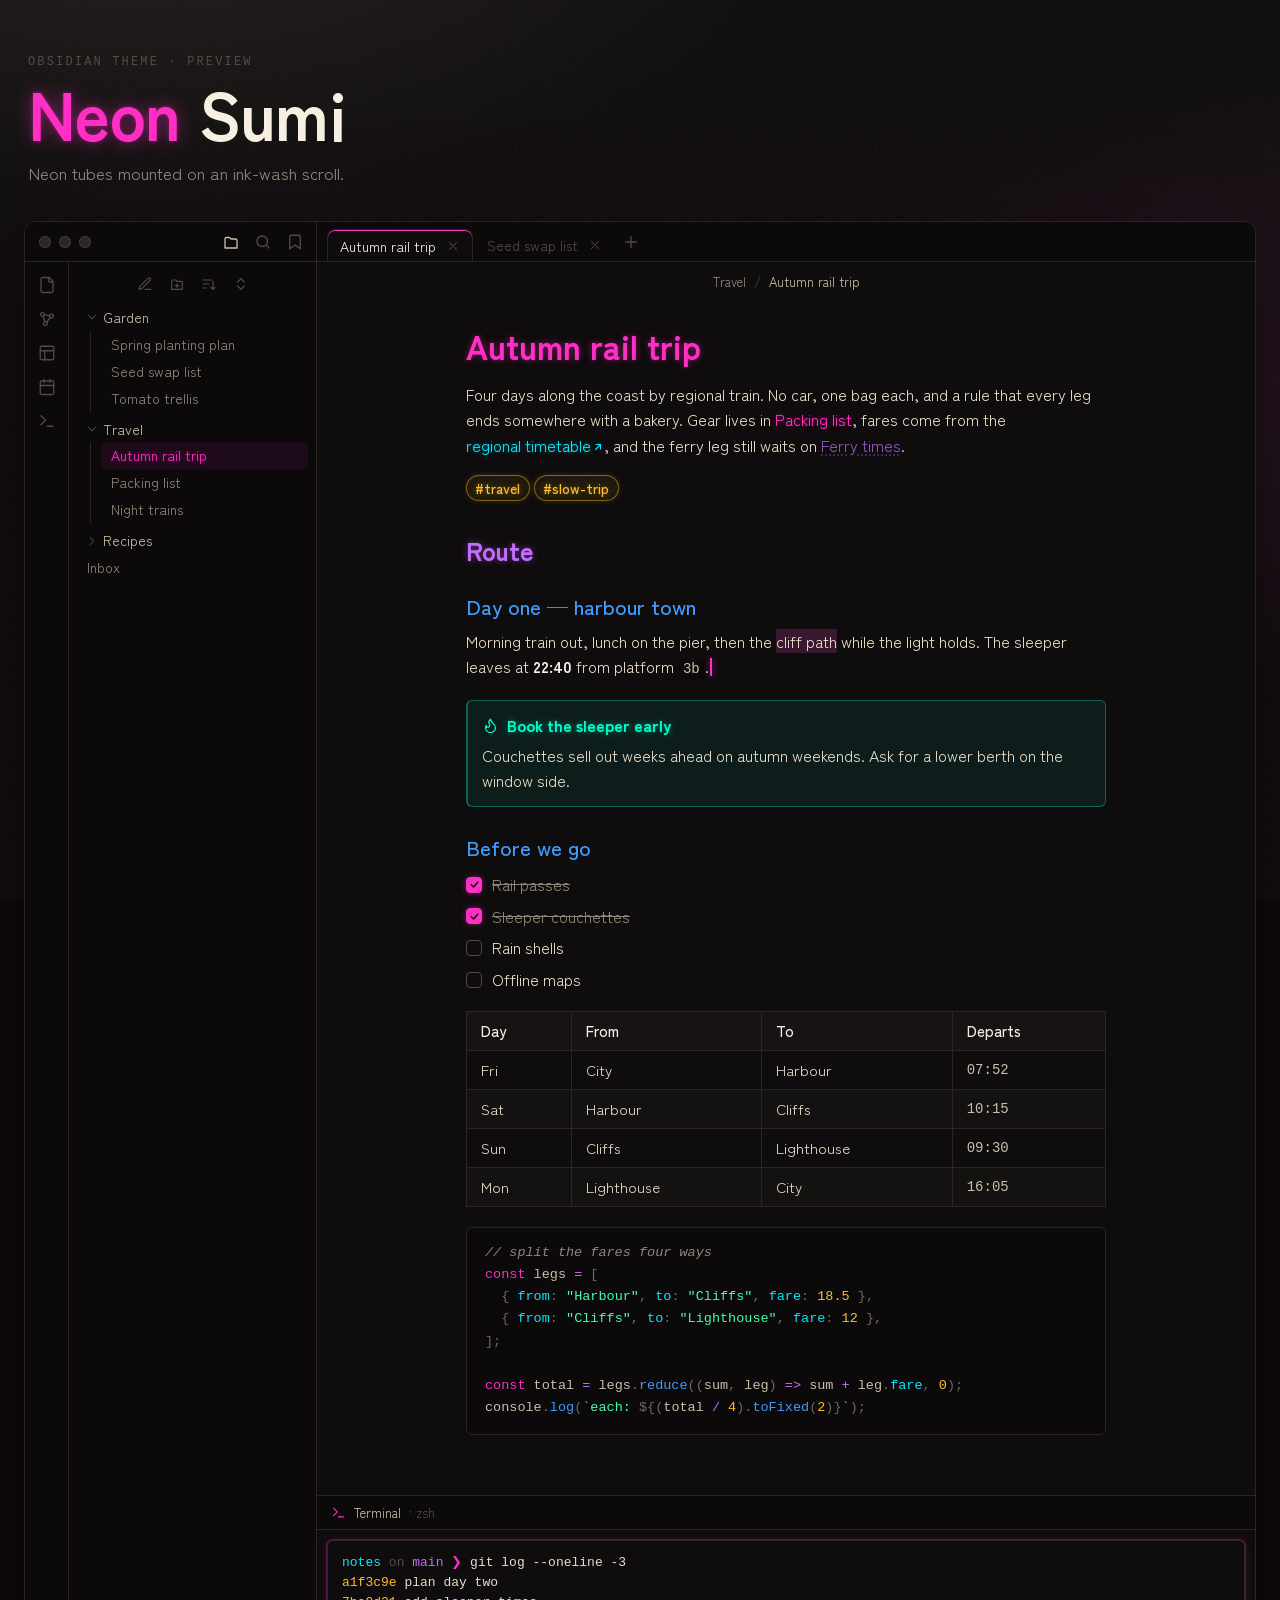
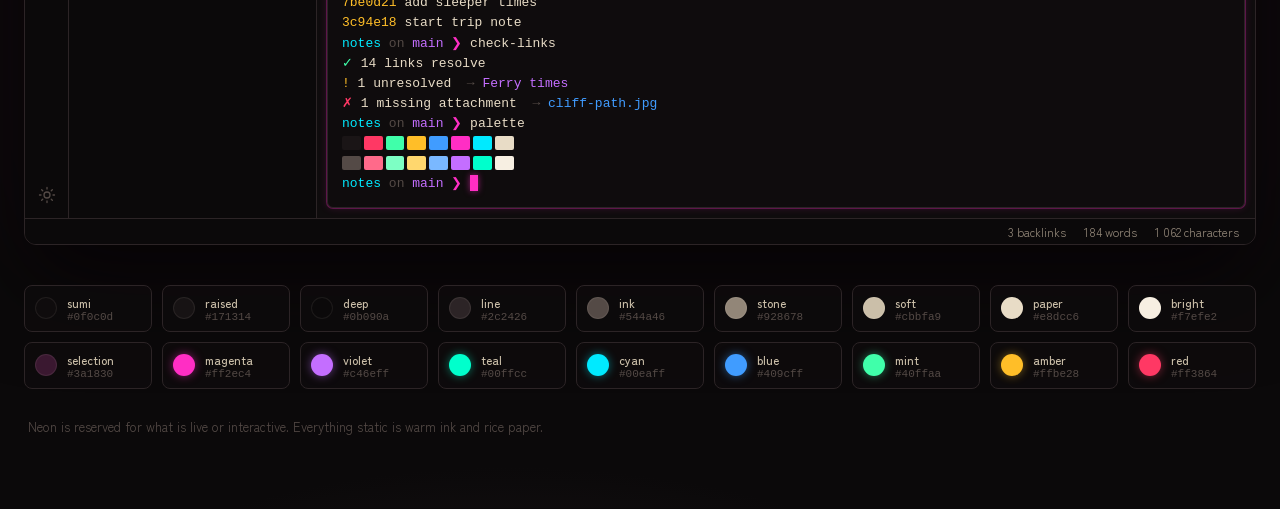
==== obsidian/preview.html @ d7065a8a "Neon Sumi: a status line, cockpit, Ghostty shader and Obsidian theme for Claude Code Status line wit" ====
<!doctype html>
<html lang="en">
<head>
<meta charset="utf-8">
<meta name="viewport" content="width=device-width, initial-scale=1">
<title>Neon Sumi · Obsidian preview</title>
<meta name="description" content="A mock Obsidian window showing the Neon Sumi theme: warm ink and rice paper, with neon reserved for what is live.">
<link rel="preconnect" href="https://fonts.googleapis.com">
<link rel="preconnect" href="https://fonts.gstatic.com" crossorigin>
<link href="https://fonts.googleapis.com/css2?family=Zen+Kaku+Gothic+New:wght@400;500;700&display=swap" rel="stylesheet">
<style>
  /* Neon Sumi palette — same values as theme/theme.css */
  :root {
    color-scheme: dark;

    --ns-sumi: #0f0c0d;
    --ns-raised: #171314;
    --ns-deep: #0b090a;
    --ns-line: #2c2426;
    --ns-ink: #544a46;
    --ns-stone: #928678;
    --ns-soft: #cbbfa9;
    --ns-paper: #e8dcc6;
    --ns-bright: #f7efe2;
    --ns-punct: #73685f;

    --ns-magenta: #ff2ec4;
    --ns-violet: #c46eff;
    --ns-teal: #00ffcc;
    --ns-cyan: #00eaff;
    --ns-blue: #409cff;
    --ns-mint: #40ffaa;
    --ns-amber: #ffbe28;
    --ns-red: #ff3864;
    --ns-selection: #3a1830;

    --ns-glow-magenta: 0 0 7px rgba(255, 46, 196, .42), 0 0 2px rgba(255, 46, 196, .25);
    --ns-glow-violet: 0 0 7px rgba(196, 110, 255, .42), 0 0 2px rgba(196, 110, 255, .25);
    --ns-glow-cyan: 0 0 7px rgba(0, 234, 255, .36), 0 0 2px rgba(0, 234, 255, .22);
    --ns-glow-amber: 0 0 7px rgba(255, 190, 40, .36), 0 0 2px rgba(255, 190, 40, .22);

    /* Terminal ANSI 0–15 */
    --a0: #1a1516;  --a1: #ff3864;  --a2: #40ffaa;  --a3: #ffbe28;
    --a4: #409cff;  --a5: #ff2ec4;  --a6: #00eaff;  --a7: #e8dcc6;
    --a8: #544a46;  --a9: #ff6a8a;  --a10: #7dffc4; --a11: #ffd76e;
    --a12: #7ab8ff; --a13: #c46eff; --a14: #00ffcc; --a15: #f7efe2;

    --font-text: "Zen Kaku Gothic New", system-ui, -apple-system, "Segoe UI", sans-serif;
    --font-mono: "Maple Mono NF", "JetBrains Mono", ui-monospace, Menlo, monospace;
  }

  * { box-sizing: border-box; }

  html, body { margin: 0; }

  body {
    min-height: 100vh;
    font-family: var(--font-text);
    color: var(--ns-paper);
    background:
      radial-gradient(1100px 620px at 12% -8%, rgba(84, 74, 70, .34), transparent 62%),
      radial-gradient(900px 520px at 108% 18%, rgba(58, 24, 48, .5), transparent 60%),
      radial-gradient(800px 420px at 40% 112%, rgba(44, 36, 38, .7), transparent 70%),
      var(--ns-deep);
    -webkit-font-smoothing: antialiased;
    padding: 56px 24px 72px;
  }

  /* Rice-paper grain */
  body::before {
    content: "";
    position: fixed;
    inset: 0;
    pointer-events: none;
    background-image: url("data:image/svg+xml,%3Csvg xmlns='http://www.w3.org/2000/svg' width='180' height='180'%3E%3Cfilter id='n'%3E%3CfeTurbulence type='fractalNoise' baseFrequency='.85' numOctaves='2' stitchTiles='stitch'/%3E%3CfeColorMatrix values='0 0 0 0 .91 0 0 0 0 .86 0 0 0 0 .78 0 0 0 .06 0'/%3E%3C/filter%3E%3Crect width='100%25' height='100%25' filter='url(%23n)'/%3E%3C/svg%3E");
    z-index: 0;
  }

  .page { position: relative; z-index: 1; max-width: 1240px; margin: 0 auto; }

  /* ---------- Hero ---------- */

  .hero { margin: 0 0 36px 4px; }

  .eyebrow {
    margin: 0 0 10px;
    font: 500 12px/1 var(--font-mono);
    letter-spacing: .18em;
    text-transform: uppercase;
    color: var(--ns-ink);
  }

  .wordmark {
    margin: 0;
    font-size: clamp(40px, 7vw, 68px);
    font-weight: 700;
    line-height: 1;
    letter-spacing: -.01em;
    color: var(--ns-bright);
  }

  .wordmark .tube {
    color: var(--ns-magenta);
    text-shadow: 0 0 18px rgba(255, 46, 196, .45), 0 0 4px rgba(255, 46, 196, .35);
  }

  .tagline {
    margin: 14px 0 0;
    font-size: 17px;
    color: var(--ns-stone);
  }

  /* ---------- Window ---------- */

  .window {
    display: grid;
    grid-template-columns: 44px 248px minmax(0, 1fr);
    grid-template-rows: 40px minmax(0, 1fr) 26px;
    grid-template-areas:
      "top top top"
      "ribbon side main"
      "status status status";
    background: var(--ns-sumi);
    border: 1px solid var(--ns-line);
    border-radius: 12px;
    overflow: hidden;
    box-shadow:
      0 40px 90px rgba(0, 0, 0, .65),
      0 0 140px rgba(255, 46, 196, .05);
    font-size: 14px;
  }

  svg.i {
    width: 18px;
    height: 18px;
    fill: none;
    stroke: currentColor;
    stroke-width: 1.75;
    stroke-linecap: round;
    stroke-linejoin: round;
    flex: none;
  }

  /* Top strip: traffic lights, sidebar header, tabs */
  .top {
    grid-area: top;
    display: grid;
    grid-template-columns: 292px minmax(0, 1fr);
    background: var(--ns-deep);
    border-bottom: 1px solid var(--ns-line);
  }

  .top-left {
    display: flex;
    align-items: center;
    gap: 14px;
    padding: 0 12px 0 14px;
    border-right: 1px solid var(--ns-line);
    color: var(--ns-ink);
  }

  .lights { display: flex; gap: 8px; margin-right: auto; }
  .lights span {
    width: 12px; height: 12px; border-radius: 50%;
    background: var(--ns-line);
    box-shadow: inset 0 0 0 1px rgba(84, 74, 70, .6);
  }

  .top-left .active-icon { color: var(--ns-soft); }

  .tabs {
    display: flex;
    align-items: flex-end;
    gap: 2px;
    padding: 0 10px;
    min-width: 0;
  }

  .tab {
    display: flex;
    align-items: center;
    gap: 10px;
    height: 32px;
    padding: 0 12px;
    border-radius: 8px 8px 0 0;
    color: var(--ns-ink);
    white-space: nowrap;
    min-width: 0;
  }

  .tab .label { overflow: hidden; text-overflow: ellipsis; }

  .tab.is-active {
    background: var(--ns-sumi);
    color: var(--ns-bright);
    box-shadow: inset 0 1px 0 var(--ns-magenta);
    border: 1px solid var(--ns-line);
    border-bottom: 0;
  }

  .tab svg.i { width: 14px; height: 14px; color: var(--ns-ink); }
  .tabs > svg.i { align-self: center; margin-left: 6px; color: var(--ns-ink); }

  /* Ribbon */
  .ribbon {
    grid-area: ribbon;
    display: flex;
    flex-direction: column;
    align-items: center;
    gap: 16px;
    padding: 14px 0;
    background: var(--ns-deep);
    border-right: 1px solid var(--ns-line);
    color: var(--ns-ink);
  }

  .ribbon .spacer { flex: 1; }

  /* File explorer */
  .side {
    grid-area: side;
    background: var(--ns-deep);
    border-right: 1px solid var(--ns-line);
    padding: 10px 8px;
    color: var(--ns-stone);
  }

  .nav-actions {
    display: flex;
    justify-content: center;
    gap: 16px;
    padding: 4px 0 12px;
    color: var(--ns-ink);
  }

  .nav-actions svg.i { width: 16px; height: 16px; }

  .tree { list-style: none; margin: 0; padding: 0; }
  .tree ul { list-style: none; margin: 0 0 4px 13px; padding: 0 0 0 10px; border-left: 1px solid var(--ns-line); }

  .item {
    display: flex;
    align-items: center;
    gap: 4px;
    padding: 4px 8px;
    border-radius: 5px;
    line-height: 1.35;
    white-space: nowrap;
    overflow: hidden;
    text-overflow: ellipsis;
  }

  .item svg.i { width: 14px; height: 14px; color: var(--ns-ink); }
  .item.folder { color: var(--ns-soft); }
  .item.file { padding-left: 10px; }

  .item.is-active {
    color: var(--ns-magenta);
    background: rgba(255, 46, 196, .08);
    text-shadow: var(--ns-glow-magenta);
  }

  /* Main column */
  .main {
    grid-area: main;
    display: flex;
    flex-direction: column;
    min-width: 0;
  }

  .view-header {
    display: flex;
    align-items: center;
    justify-content: center;
    gap: 8px;
    height: 38px;
    padding: 0 16px;
    color: var(--ns-stone);
    font-size: 13px;
  }

  .view-header .sep { color: var(--ns-ink); }
  .view-header .here { color: var(--ns-soft); }

  /* ---------- The note ---------- */

  .note {
    width: 100%;
    max-width: 720px;
    margin: 0 auto;
    padding: 18px 40px 44px;
    font-size: 16px;
    line-height: 1.6;
    color: var(--ns-paper);
  }

  .note h1, .note h2, .note h3 { line-height: 1.25; margin: 1.3em 0 .45em; }

  .note h1 {
    margin-top: .2em;
    font-size: 2.1em;
    font-weight: 700;
    color: var(--ns-magenta);
    text-shadow: var(--ns-glow-magenta);
  }

  .note h2 {
    font-size: 1.6em;
    font-weight: 700;
    color: var(--ns-violet);
    text-shadow: var(--ns-glow-violet);
  }

  .note h3 {
    font-size: 1.3em;
    font-weight: 500;
    color: var(--ns-blue);
  }

  .note p { margin: 0 0 1em; }
  .note strong { color: var(--ns-bright); font-weight: 700; }

  a { text-decoration: none; }

  .internal-link {
    color: var(--ns-magenta);
    text-shadow: var(--ns-glow-magenta);
  }

  .external-link {
    color: var(--ns-cyan);
    text-shadow: var(--ns-glow-cyan);
    white-space: nowrap;
  }

  .external-link svg.i { width: 12px; height: 12px; vertical-align: -1px; margin-left: 1px; stroke-width: 2.2; }

  .is-unresolved {
    color: var(--ns-violet);
    opacity: .75;
    text-decoration: underline dotted rgba(196, 110, 255, .5);
    text-underline-offset: 3px;
  }

  .tag {
    display: inline-block;
    padding: .1em .6em;
    margin-right: .3em;
    border: 1px solid rgba(255, 190, 40, .45);
    border-radius: 999px;
    background: rgba(255, 190, 40, .07);
    color: var(--ns-amber);
    font-size: .875em;
    font-weight: 500;
    line-height: 1.5;
    text-shadow: var(--ns-glow-amber);
    box-shadow: 0 0 6px rgba(255, 190, 40, .16);
  }

  .sel { background: var(--ns-selection); border-radius: 2px; }

  .caret {
    display: inline-block;
    width: 2px;
    height: 1.15em;
    margin: 0 1px;
    vertical-align: -.2em;
    background: var(--ns-magenta);
    box-shadow: 0 0 6px rgba(255, 46, 196, .55);
  }

  /* Callout (tip → teal) */
  .callout {
    margin: 1.2em 0;
    padding: 12px 16px 12px 14px;
    border: 1px solid rgba(0, 255, 204, .32);
    border-left-width: 2px;
    border-radius: 6px;
    background: rgba(0, 255, 204, .07);
  }

  .callout-title {
    display: flex;
    align-items: center;
    gap: 8px;
    font-weight: 700;
    color: var(--ns-teal);
    text-shadow: 0 0 7px rgba(0, 255, 204, .42), 0 0 2px rgba(0, 255, 204, .25);
  }

  .callout-title svg.i { width: 17px; height: 17px; }
  .callout-content { margin-top: 4px; color: var(--ns-paper); }

  /* Checklist */
  .tasks { list-style: none; margin: 0 0 1em; padding: 0; }
  .tasks li { display: flex; align-items: center; gap: 10px; padding: 3px 0; }

  .box {
    flex: none;
    width: 16px;
    height: 16px;
    border-radius: 4px;
    border: 1px solid var(--ns-ink);
    display: grid;
    place-items: center;
  }

  .done .box {
    border-color: var(--ns-magenta);
    background: var(--ns-magenta);
    box-shadow: 0 0 6px rgba(255, 46, 196, .4);
  }

  .done .box svg { width: 11px; height: 11px; stroke: var(--ns-sumi); stroke-width: 3.2; fill: none; stroke-linecap: round; stroke-linejoin: round; }
  .done .text { color: var(--ns-stone); text-decoration: line-through; }

  /* Table */
  .table-wrap { overflow-x: auto; margin: 0 0 1.2em; }

  table {
    border-collapse: collapse;
    width: 100%;
    font-size: 15px;
  }

  th, td {
    padding: 7px 14px;
    border: 1px solid var(--ns-line);
    text-align: left;
    white-space: nowrap;
  }

  th {
    background: var(--ns-raised);
    color: var(--ns-bright);
    font-weight: 500;
  }

  tbody tr:nth-child(even) td { background: rgba(232, 220, 198, .018); }
  td.num { font-family: var(--font-mono); font-size: 14px; color: var(--ns-soft); }

  /* Code */
  code { font-family: var(--font-mono); }

  .inline-code {
    padding: .1em .35em;
    border-radius: 4px;
    background: var(--ns-deep);
    color: var(--ns-soft);
    font-size: .88em;
  }

  pre {
    margin: 0 0 1.2em;
    padding: 14px 18px;
    border: 1px solid var(--ns-line);
    border-radius: 6px;
    background: var(--ns-deep);
    color: var(--ns-soft);
    font: 13.5px/1.65 var(--font-mono);
    overflow-x: auto;
  }

  .t-com { color: var(--ns-stone); font-style: italic; }
  .t-kw { color: var(--ns-magenta); }
  .t-fn { color: var(--ns-blue); }
  .t-op { color: var(--ns-violet); }
  .t-prop { color: var(--ns-cyan); }
  .t-str { color: var(--ns-mint); }
  .t-num { color: var(--ns-amber); }
  .t-pun { color: var(--ns-punct); }

  /* ---------- Terminal pane ---------- */

  .term-pane {
    margin-top: auto;
    border-top: 1px solid var(--ns-line);
    background: var(--ns-sumi);
  }

  .term-header {
    display: flex;
    align-items: center;
    gap: 8px;
    height: 34px;
    padding: 0 14px;
    background: var(--ns-deep);
    border-bottom: 1px solid var(--ns-line);
    color: var(--ns-soft);
    font-size: 13px;
  }

  .term-header svg.i { width: 15px; height: 15px; color: var(--ns-magenta); }
  .term-header .dim { color: var(--ns-ink); }

  .term-body { padding: 10px; }

  .term {
    margin: 0;
    padding: 12px 14px;
    background: var(--ns-sumi);
    color: var(--a7);
    font: 13px/1.55 var(--font-mono);
    white-space: pre;
    overflow-x: auto;
    box-shadow: 0 0 0 1px rgba(255, 46, 196, .28), 0 0 8px rgba(255, 46, 196, .16);
  }

  .c1 { color: var(--a1); }  .c2 { color: var(--a2); }  .c3 { color: var(--a3); }
  .c4 { color: var(--a4); }  .c5 { color: var(--a5); }  .c6 { color: var(--a6); }
  .c8 { color: var(--a8); }  .c13 { color: var(--a13); } .c14 { color: var(--a14); }

  .sw { display: inline-block; width: 2.4ch; height: 1.1em; vertical-align: -.2em; margin-right: .4ch; border-radius: 2px; }

  .term-cursor {
    display: inline-block;
    width: .62em;
    height: 1.2em;
    vertical-align: -.25em;
    background: var(--ns-magenta);
    box-shadow: 0 0 6px rgba(255, 46, 196, .55);
  }

  /* Status bar */
  .status {
    grid-area: status;
    display: flex;
    align-items: center;
    justify-content: flex-end;
    gap: 18px;
    padding: 0 16px;
    background: var(--ns-deep);
    border-top: 1px solid var(--ns-line);
    color: var(--ns-stone);
    font-size: 12px;
  }

  /* ---------- Palette strip ---------- */

  .palette {
    display: grid;
    grid-template-columns: repeat(auto-fill, minmax(124px, 1fr));
    gap: 10px;
    margin-top: 40px;
  }

  .chip {
    display: flex;
    align-items: center;
    gap: 10px;
    padding: 8px 10px;
    border: 1px solid var(--ns-line);
    border-radius: 8px;
    background: rgba(15, 12, 13, .7);
  }

  .chip i {
    flex: none;
    width: 22px;
    height: 22px;
    border-radius: 50%;
    box-shadow: inset 0 0 0 1px rgba(247, 239, 226, .08);
  }

  .chip.neon i { box-shadow: 0 0 10px var(--c); }
  .chip b { display: block; font-size: 12px; font-weight: 500; color: var(--ns-soft); }
  .chip code { display: block; font-size: 11px; color: var(--ns-ink); }

  .foot {
    margin: 28px 4px 0;
    font-size: 13px;
    color: var(--ns-ink);
  }

  /* ---------- Narrow screens ---------- */

  @media (max-width: 980px) {
    .window { grid-template-columns: 44px minmax(0, 1fr); grid-template-areas: "top top" "ribbon main" "status status"; }
    .side { display: none; }
    .top { grid-template-columns: 44px minmax(0, 1fr); }
    .top-left > :not(.lights) { display: none; }
    .top-left { padding: 0; justify-content: center; }
    .lights { margin: 0; gap: 4px; }
    .lights span { width: 8px; height: 8px; }
  }

  @media (max-width: 640px) {
    body { padding: 32px 16px 48px; }
    .window { grid-template-columns: minmax(0, 1fr); grid-template-areas: "top" "main" "status"; border-radius: 10px; }
    .ribbon { display: none; }
    .top { grid-template-columns: minmax(0, 1fr); }
    .top-left { display: none; }
    .tab:not(.is-active), .tabs > svg.i { display: none; }
    .note { padding: 12px 18px 32px; font-size: 15px; }
    .status span:nth-child(n+2) { display: none; }
  }
</style>
</head>
<body>
<div class="page">

  <header class="hero">
    <p class="eyebrow">Obsidian theme · preview</p>
    <h1 class="wordmark"><span class="tube">Neon</span> Sumi</h1>
    <p class="tagline">Neon tubes mounted on an ink-wash scroll.</p>
  </header>

  <div class="window">

    <!-- Top strip -->
    <div class="top">
      <div class="top-left">
        <div class="lights"><span></span><span></span><span></span></div>
        <svg class="i active-icon" viewBox="0 0 24 24"><path d="M4 20V8a2 2 0 0 1 2-2h4l2 2h6a2 2 0 0 1 2 2v10Z"/></svg>
        <svg class="i" viewBox="0 0 24 24"><circle cx="11" cy="11" r="7"/><path d="m20 20-3.5-3.5"/></svg>
        <svg class="i" viewBox="0 0 24 24"><path d="M19 21 12 16 5 21V5a2 2 0 0 1 2-2h10a2 2 0 0 1 2 2Z"/></svg>
      </div>
      <div class="tabs">
        <div class="tab is-active">
          <span class="label">Autumn rail trip</span>
          <svg class="i" viewBox="0 0 24 24"><path d="M18 6 6 18M6 6l12 12"/></svg>
        </div>
        <div class="tab">
          <span class="label">Seed swap list</span>
          <svg class="i" viewBox="0 0 24 24"><path d="M18 6 6 18M6 6l12 12"/></svg>
        </div>
        <svg class="i" viewBox="0 0 24 24"><path d="M12 5v14M5 12h14"/></svg>
      </div>
    </div>

    <!-- Ribbon -->
    <nav class="ribbon" aria-hidden="true">
      <svg class="i" viewBox="0 0 24 24"><path d="M15 2H6a2 2 0 0 0-2 2v16a2 2 0 0 0 2 2h12a2 2 0 0 0 2-2V7Z"/><path d="M14 2v4a2 2 0 0 0 2 2h4"/></svg>
      <svg class="i" viewBox="0 0 24 24"><circle cx="6" cy="6" r="2.5"/><circle cx="18" cy="8" r="2.5"/><circle cx="10" cy="18" r="2.5"/><path d="M8.4 6.3 15.5 7.7M6.8 8.4l2.4 7.2M16.4 10l-4.8 6"/></svg>
      <svg class="i" viewBox="0 0 24 24"><rect x="3" y="3" width="18" height="18" rx="2"/><path d="M3 9h18M9 21V9"/></svg>
      <svg class="i" viewBox="0 0 24 24"><rect x="3" y="4" width="18" height="18" rx="2"/><path d="M16 2v4M8 2v4M3 10h18"/></svg>
      <svg class="i" viewBox="0 0 24 24"><path d="m4 17 6-6-6-6"/><path d="M12 19h8"/></svg>
      <span class="spacer"></span>
      <svg class="i" viewBox="0 0 24 24"><path d="M12 2v2M12 20v2M4.9 4.9l1.4 1.4M17.7 17.7l1.4 1.4M2 12h2M20 12h2M4.9 19.1l1.4-1.4M17.7 6.3l1.4-1.4"/><circle cx="12" cy="12" r="4"/></svg>
    </nav>

    <!-- File explorer -->
    <aside class="side" aria-hidden="true">
      <div class="nav-actions">
        <svg class="i" viewBox="0 0 24 24"><path d="M12 20h9"/><path d="M16.5 3.5a2.1 2.1 0 0 1 3 3L7 19l-4 1 1-4Z"/></svg>
        <svg class="i" viewBox="0 0 24 24"><path d="M4 20V8a2 2 0 0 1 2-2h4l2 2h6a2 2 0 0 1 2 2v10Z"/><path d="M12 12v5M9.5 14.5h5"/></svg>
        <svg class="i" viewBox="0 0 24 24"><path d="M3 6h13M3 12h9M3 18h5M18 8v12M15 17l3 3 3-3"/></svg>
        <svg class="i" viewBox="0 0 24 24"><path d="m7 15 5 5 5-5M7 9l5-5 5 5"/></svg>
      </div>
      <ul class="tree">
        <li>
          <div class="item folder"><svg class="i" viewBox="0 0 24 24"><path d="m6 9 6 6 6-6"/></svg>Garden</div>
          <ul>
            <li><div class="item file">Spring planting plan</div></li>
            <li><div class="item file">Seed swap list</div></li>
            <li><div class="item file">Tomato trellis</div></li>
          </ul>
        </li>
        <li>
          <div class="item folder"><svg class="i" viewBox="0 0 24 24"><path d="m6 9 6 6 6-6"/></svg>Travel</div>
          <ul>
            <li><div class="item file is-active">Autumn rail trip</div></li>
            <li><div class="item file">Packing list</div></li>
            <li><div class="item file">Night trains</div></li>
          </ul>
        </li>
        <li><div class="item folder"><svg class="i" viewBox="0 0 24 24"><path d="m9 6 6 6-6 6"/></svg>Recipes</div></li>
        <li><div class="item file">Inbox</div></li>
      </ul>
    </aside>

    <!-- Editor + terminal -->
    <main class="main">
      <div class="view-header">
        <span>Travel</span><span class="sep">/</span><span class="here">Autumn rail trip</span>
      </div>

      <article class="note">
        <h1>Autumn rail trip</h1>

        <p>Four days along the coast by regional train. No car, one bag each, and a rule that every leg ends somewhere with a bakery. Gear lives in <a class="internal-link" href="#packing">Packing list</a>, fares come from the <a class="external-link" href="#timetable">regional timetable<svg class="i" viewBox="0 0 24 24"><path d="M7 17 17 7M8 7h9v9"/></svg></a>, and the ferry leg still waits on <a class="is-unresolved" href="#ferry">Ferry times</a>.</p>

        <p><a class="tag" href="#travel">#travel</a><a class="tag" href="#slow">#slow-trip</a></p>

        <h2>Route</h2>

        <h3>Day one — harbour town</h3>

        <p>Morning train out, lunch on the pier, then the <span class="sel">cliff path</span> while the light holds. The sleeper leaves at <strong>22:40</strong> from platform <code class="inline-code">3b</code>.<span class="caret"></span></p>

        <div class="callout">
          <div class="callout-title">
            <svg class="i" viewBox="0 0 24 24"><path d="M8.5 14.5A2.5 2.5 0 0 0 11 12c0-1.38-.5-2-1-3-1.07-2.14-.22-4.05 2-6 .5 2.5 2 4.9 4 6.5 2 1.6 3 3.5 3 5.5a7 7 0 1 1-14 0c0-1.15.43-2.29 1-3a2.5 2.5 0 0 0 2.5 2.5Z"/></svg>
            Book the sleeper early
          </div>
          <div class="callout-content">Couchettes sell out weeks ahead on autumn weekends. Ask for a lower berth on the window side.</div>
        </div>

        <h3>Before we go</h3>

        <ul class="tasks">
          <li class="done"><span class="box"><svg viewBox="0 0 24 24"><path d="M5 12.5 10 17.5 19 7"/></svg></span><span class="text">Rail passes</span></li>
          <li class="done"><span class="box"><svg viewBox="0 0 24 24"><path d="M5 12.5 10 17.5 19 7"/></svg></span><span class="text">Sleeper couchettes</span></li>
          <li><span class="box"></span><span class="text">Rain shells</span></li>
          <li><span class="box"></span><span class="text">Offline maps</span></li>
        </ul>

        <div class="table-wrap">
          <table>
            <thead>
              <tr><th>Day</th><th>From</th><th>To</th><th>Departs</th></tr>
            </thead>
            <tbody>
              <tr><td>Fri</td><td>City</td><td>Harbour</td><td class="num">07:52</td></tr>
              <tr><td>Sat</td><td>Harbour</td><td>Cliffs</td><td class="num">10:15</td></tr>
              <tr><td>Sun</td><td>Cliffs</td><td>Lighthouse</td><td class="num">09:30</td></tr>
              <tr><td>Mon</td><td>Lighthouse</td><td>City</td><td class="num">16:05</td></tr>
            </tbody>
          </table>
        </div>

<pre><code><span class="t-com">// split the fares four ways</span>
<span class="t-kw">const</span> legs <span class="t-op">=</span> <span class="t-pun">[</span>
  <span class="t-pun">{</span> <span class="t-prop">from</span><span class="t-pun">:</span> <span class="t-str">"Harbour"</span><span class="t-pun">,</span> <span class="t-prop">to</span><span class="t-pun">:</span> <span class="t-str">"Cliffs"</span><span class="t-pun">,</span> <span class="t-prop">fare</span><span class="t-pun">:</span> <span class="t-num">18.5</span> <span class="t-pun">},</span>
  <span class="t-pun">{</span> <span class="t-prop">from</span><span class="t-pun">:</span> <span class="t-str">"Cliffs"</span><span class="t-pun">,</span> <span class="t-prop">to</span><span class="t-pun">:</span> <span class="t-str">"Lighthouse"</span><span class="t-pun">,</span> <span class="t-prop">fare</span><span class="t-pun">:</span> <span class="t-num">12</span> <span class="t-pun">},</span>
<span class="t-pun">];</span>

<span class="t-kw">const</span> total <span class="t-op">=</span> legs<span class="t-pun">.</span><span class="t-fn">reduce</span><span class="t-pun">((</span>sum<span class="t-pun">,</span> leg<span class="t-pun">)</span> <span class="t-op">=&gt;</span> sum <span class="t-op">+</span> leg<span class="t-pun">.</span><span class="t-prop">fare</span><span class="t-pun">,</span> <span class="t-num">0</span><span class="t-pun">);</span>
console<span class="t-pun">.</span><span class="t-fn">log</span><span class="t-pun">(</span><span class="t-str">`each: </span><span class="t-pun">${</span><span class="t-pun">(</span>total <span class="t-op">/</span> <span class="t-num">4</span><span class="t-pun">).</span><span class="t-fn">toFixed</span><span class="t-pun">(</span><span class="t-num">2</span><span class="t-pun">)}</span><span class="t-str">`</span><span class="t-pun">);</span></code></pre>
      </article>

      <section class="term-pane" aria-label="Terminal pane">
        <div class="term-header">
          <svg class="i" viewBox="0 0 24 24"><path d="m4 17 6-6-6-6"/><path d="M12 19h8"/></svg>
          Terminal <span class="dim">· zsh</span>
        </div>
        <div class="term-body">
<pre class="term"><span class="c6">notes</span> <span class="c8">on</span> <span class="c13">main</span> <span class="c5">❯</span> git log --oneline -3
<span class="c3">a1f3c9e</span> plan day two
<span class="c3">7be0d21</span> add sleeper times
<span class="c3">3c94e18</span> start trip note
<span class="c6">notes</span> <span class="c8">on</span> <span class="c13">main</span> <span class="c5">❯</span> check-links
<span class="c2">✓</span> 14 links resolve
<span class="c3">!</span> 1 unresolved  <span class="c8">→</span> <span class="c13">Ferry times</span>
<span class="c1">✗</span> 1 missing attachment  <span class="c8">→</span> <span class="c4">cliff-path.jpg</span>
<span class="c6">notes</span> <span class="c8">on</span> <span class="c13">main</span> <span class="c5">❯</span> palette
<span class="sw" style="background:var(--a0)"></span><span class="sw" style="background:var(--a1)"></span><span class="sw" style="background:var(--a2)"></span><span class="sw" style="background:var(--a3)"></span><span class="sw" style="background:var(--a4)"></span><span class="sw" style="background:var(--a5)"></span><span class="sw" style="background:var(--a6)"></span><span class="sw" style="background:var(--a7)"></span>
<span class="sw" style="background:var(--a8)"></span><span class="sw" style="background:var(--a9)"></span><span class="sw" style="background:var(--a10)"></span><span class="sw" style="background:var(--a11)"></span><span class="sw" style="background:var(--a12)"></span><span class="sw" style="background:var(--a13)"></span><span class="sw" style="background:var(--a14)"></span><span class="sw" style="background:var(--a15)"></span>
<span class="c6">notes</span> <span class="c8">on</span> <span class="c13">main</span> <span class="c5">❯</span> <span class="term-cursor"></span></pre>
        </div>
      </section>
    </main>

    <!-- Status bar -->
    <footer class="status">
      <span>3 backlinks</span>
      <span>184 words</span>
      <span>1 062 characters</span>
    </footer>
  </div>

  <!-- Palette -->
  <section class="palette" aria-label="Palette">
    <div class="chip"><i style="background:#0f0c0d"></i><span><b>sumi</b><code>#0f0c0d</code></span></div>
    <div class="chip"><i style="background:#171314"></i><span><b>raised</b><code>#171314</code></span></div>
    <div class="chip"><i style="background:#0b090a"></i><span><b>deep</b><code>#0b090a</code></span></div>
    <div class="chip"><i style="background:#2c2426"></i><span><b>line</b><code>#2c2426</code></span></div>
    <div class="chip"><i style="background:#544a46"></i><span><b>ink</b><code>#544a46</code></span></div>
    <div class="chip"><i style="background:#928678"></i><span><b>stone</b><code>#928678</code></span></div>
    <div class="chip"><i style="background:#cbbfa9"></i><span><b>soft</b><code>#cbbfa9</code></span></div>
    <div class="chip"><i style="background:#e8dcc6"></i><span><b>paper</b><code>#e8dcc6</code></span></div>
    <div class="chip"><i style="background:#f7efe2"></i><span><b>bright</b><code>#f7efe2</code></span></div>
    <div class="chip"><i style="background:#3a1830"></i><span><b>selection</b><code>#3a1830</code></span></div>
    <div class="chip neon" style="--c:rgba(255,46,196,.5)"><i style="background:#ff2ec4"></i><span><b>magenta</b><code>#ff2ec4</code></span></div>
    <div class="chip neon" style="--c:rgba(196,110,255,.5)"><i style="background:#c46eff"></i><span><b>violet</b><code>#c46eff</code></span></div>
    <div class="chip neon" style="--c:rgba(0,255,204,.45)"><i style="background:#00ffcc"></i><span><b>teal</b><code>#00ffcc</code></span></div>
    <div class="chip neon" style="--c:rgba(0,234,255,.45)"><i style="background:#00eaff"></i><span><b>cyan</b><code>#00eaff</code></span></div>
    <div class="chip neon" style="--c:rgba(64,156,255,.5)"><i style="background:#409cff"></i><span><b>blue</b><code>#409cff</code></span></div>
    <div class="chip neon" style="--c:rgba(64,255,170,.45)"><i style="background:#40ffaa"></i><span><b>mint</b><code>#40ffaa</code></span></div>
    <div class="chip neon" style="--c:rgba(255,190,40,.45)"><i style="background:#ffbe28"></i><span><b>amber</b><code>#ffbe28</code></span></div>
    <div class="chip neon" style="--c:rgba(255,56,100,.5)"><i style="background:#ff3864"></i><span><b>red</b><code>#ff3864</code></span></div>
  </section>

  <p class="foot">Neon is reserved for what is live or interactive. Everything static is warm ink and rice paper.</p>
</div>
</body>
</html>
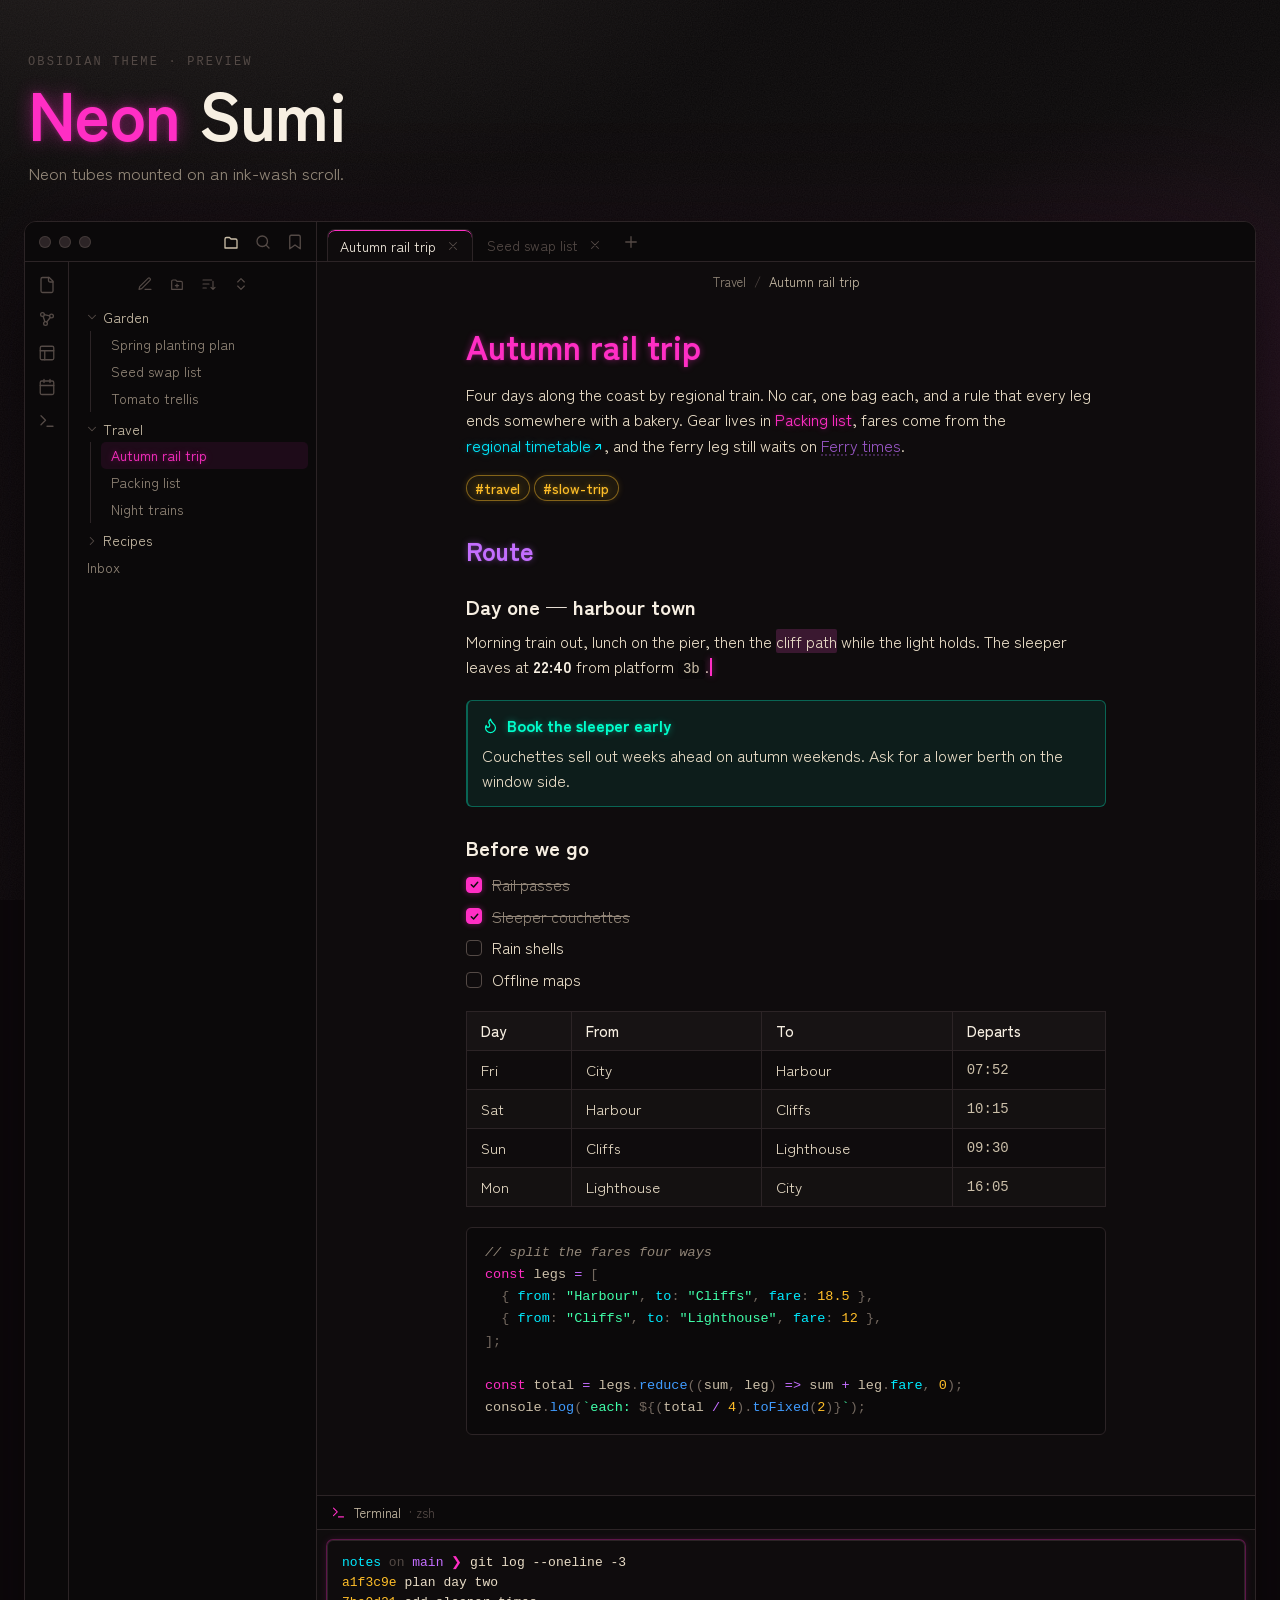
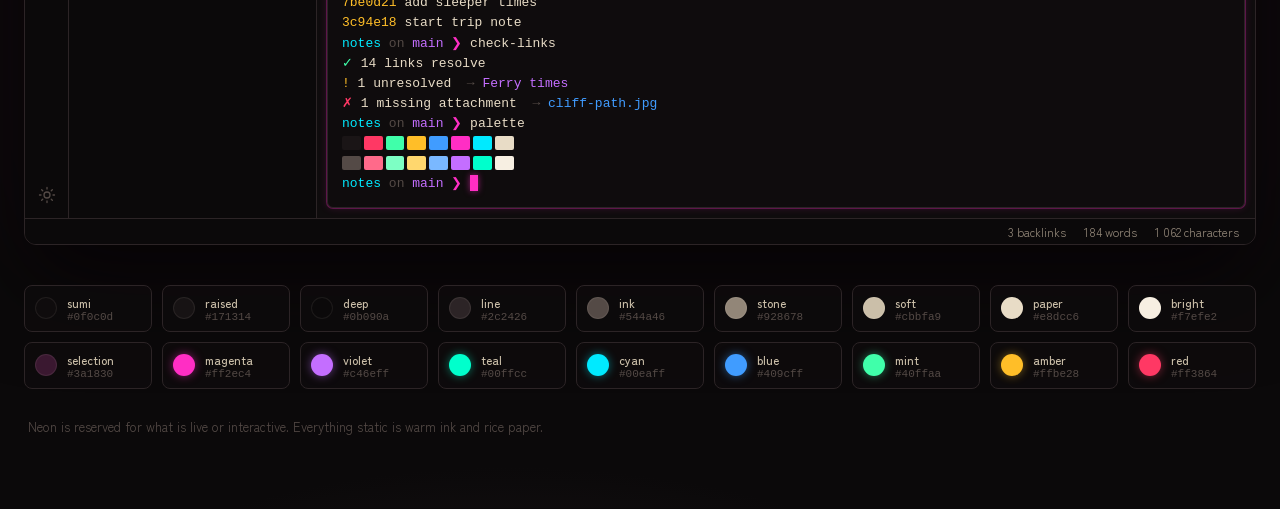
==== commit 4541604a: "Design: nothing warm at rest in the cockpit, headings off the link colours, --check fails on drift -" ====
--- a/obsidian/preview.html
+++ b/obsidian/preview.html
@@ -313,8 +313,8 @@
 
   .note h3 {
     font-size: 1.3em;
-    font-weight: 500;
-    color: var(--ns-blue);
+    font-weight: 600;
+    color: var(--ns-bright);
   }
 
   .note p { margin: 0 0 1em; }
